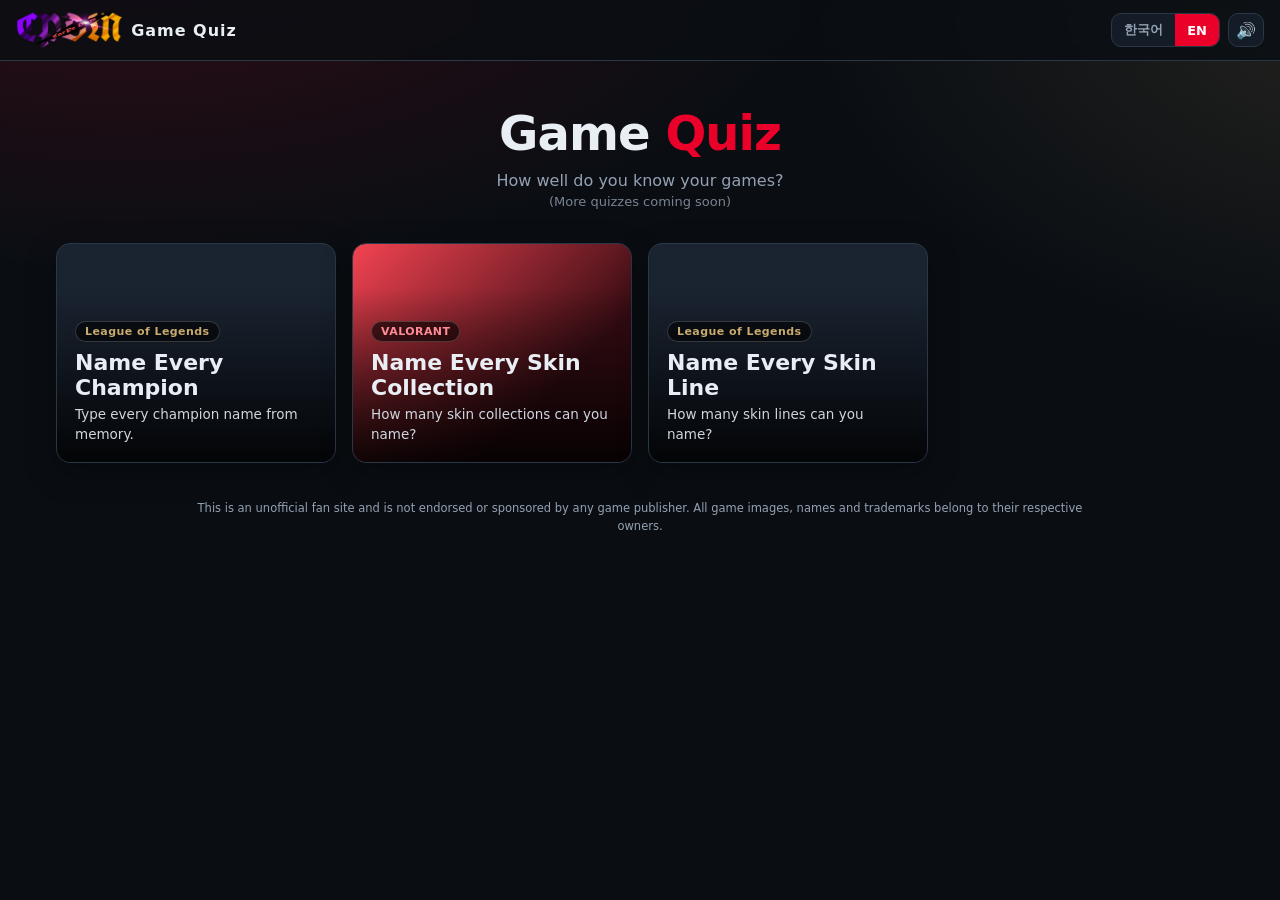
==== index.html @ 563ab716 "Initial commit" ====
<!doctype html>
<html lang="ko">
<head>
<meta charset="utf-8">
<meta name="viewport" content="width=device-width, initial-scale=1, viewport-fit=cover">
<meta name="theme-color" content="#0a0e13">
<meta name="description" content="League of Legends & VALORANT fan quizzes · 리그 오브 레전드 & 발로란트 팬 퀴즈">
<title>Game Quiz</title>
<link rel="stylesheet" href="assets/css/style.css">
</head>
<body data-title-key="hubTitle">
<main class="wrap">
  <section class="hero">
    <h1>Game <span>Quiz</span></h1>
    <p data-i18n="hubSub"></p>
    <p class="hero-note" data-i18n="hubNote"></p>
  </section>
  <section class="quiz-list" id="quizList"></section>
</main>

<script src="assets/js/common.js"></script>
<script src="assets/js/quizzes.js"></script>
<script>
(function () {
  App.addStrings({
    ko: { hubTitle: 'Game Quiz · 리그 오브 레전드 & 발로란트', hubSub: '게임에 대해 얼마나 알고 계신가요?', hubNote: '(퀴즈 항목은 추후 업데이트됩니다.)' },
    en: { hubTitle: 'Game Quiz · League of Legends & VALORANT', hubSub: 'How well do you know your games?', hubNote: '(More quizzes coming soon)' },
  });

  const list = document.getElementById('quizList');
  function render() {
    list.innerHTML = '';
    window.QUIZZES.forEach((q) => {
      const a = document.createElement('a');
      a.className = 'quiz-card ' + q.game;
      a.href = q.href;
      if (q.image) {
        const img = document.createElement('img');
        img.className = 'bg';
        img.alt = '';
        img.loading = 'lazy';
        img.src = q.image;
        img.onerror = () => img.remove();
        a.appendChild(img);
      }
      const tag = document.createElement('span');
      tag.className = 'tag ' + q.game;
      tag.textContent = App.L(q.tag);
      const h = document.createElement('h2');
      h.textContent = App.L(q.title);
      const p = document.createElement('p');
      p.textContent = App.L(q.desc);
      a.append(tag, h, p);
      list.appendChild(a);
    });
  }

  App.mountChrome();
  render();
  App.onLang(render);
})();
</script>
</body>
</html>
---- assets/css/style.css ----
:root{
  --bg:#0a0e13;--panel:#141c27;--panel2:#1b2533;--line:#2a3747;--text:#e9eef4;--muted:#93a1b2;
  --accent:#eb0029;--accent-2:#ff4655;--gold:#c8aa6e;--ok:#1fbf6a;--bad:#ff4655;--radius:14px;
  --shadow:0 10px 30px rgba(0,0,0,.35);
}
*{box-sizing:border-box}
html,body{min-height:100%}
body{
  margin:0;color:var(--text);
  font-family:"Pretendard","Apple SD Gothic Neo","Noto Sans KR","Malgun Gothic",system-ui,sans-serif;
  background:
    radial-gradient(1200px 600px at 10% -10%,rgba(235,0,41,.18),transparent 60%),
    radial-gradient(1000px 600px at 110% 0%,rgba(200,170,110,.14),transparent 60%),
    var(--bg);
  background-attachment:fixed;
  overflow-x:hidden;
}
button,input,select{font:inherit;color:inherit}
a{color:inherit}
[hidden]{display:none!important}

/* ---------- top bar / footer ---------- */
.topbar{position:sticky;top:0;z-index:50;display:flex;align-items:center;justify-content:space-between;gap:12px;padding:10px 16px;background:rgba(10,14,19,.82);backdrop-filter:blur(8px);border-bottom:1px solid var(--line)}
.brand{display:flex;align-items:center;gap:8px;text-decoration:none;font-weight:900;letter-spacing:.06em}
.brand-logo{display:block;height:40px;width:auto}
.controls{display:flex;align-items:center;gap:8px}
.seg{display:inline-flex;border:1px solid var(--line);border-radius:10px;overflow:hidden;background:var(--panel)}
.seg button{border:0;background:transparent;padding:7px 12px;font-size:13px;font-weight:800;cursor:pointer;color:var(--muted)}
.seg button.active{background:var(--accent);color:#fff}
.icon-btn{width:36px;height:34px;border:1px solid var(--line);border-radius:10px;background:var(--panel);cursor:pointer;font-size:16px}
.footer{width:min(900px,calc(100% - 32px));margin:28px auto 24px;color:var(--muted);font-size:11.5px;line-height:1.6;text-align:center}
.footer a{color:var(--gold)}

/* ---------- layout ---------- */
.wrap{width:min(1200px,100%);margin:0 auto;padding:18px 16px 8px}
.page-title{margin:8px 0 6px;text-align:center;font-size:clamp(22px,3.6vw,36px);font-weight:900;letter-spacing:-.02em}
.page-sub{margin:0 0 18px;text-align:center;color:var(--muted);font-size:14px}
.panel{background:var(--panel);border:1px solid var(--line);border-radius:var(--radius);box-shadow:var(--shadow);padding:20px}
.status{text-align:center;color:var(--muted);padding:24px 0;font-weight:700}
.status.error{color:var(--bad)}

/* ---------- buttons ---------- */
.btn{height:42px;padding:0 16px;border:1px solid var(--line);border-radius:10px;background:var(--panel2);font-weight:800;cursor:pointer;white-space:nowrap}
.btn:hover:not(:disabled){filter:brightness(1.15)}
.btn:disabled{opacity:.45;cursor:not-allowed}
.btn-primary{background:var(--accent);border-color:var(--accent);color:#fff}
.btn-danger{background:#3a1218;border-color:#6d1a26;color:#ff8b96}
.btn-end{background:#132233;border-color:#24425f;color:#8cc4ff}
.btn-ok{background:var(--ok);border-color:var(--ok);color:#04150b}
.btn-lg{height:52px;padding:0 28px;font-size:17px}

/* ---------- hub ---------- */
.hero{text-align:center;padding:26px 0 8px}
.hero h1{margin:0;font-size:clamp(28px,5vw,48px);font-weight:900;letter-spacing:-.02em}
.hero h1 span{color:var(--accent)}
.hero p{color:var(--muted);margin:10px 0 0}
.hero .hero-note{margin-top:4px;font-size:13px;opacity:.8}
.quiz-list{display:grid;grid-template-columns:repeat(auto-fill,minmax(280px,1fr));gap:16px;margin-top:26px}
.quiz-card{position:relative;display:flex;flex-direction:column;justify-content:flex-end;min-height:220px;padding:18px;border-radius:var(--radius);overflow:hidden;text-decoration:none;border:1px solid var(--line);box-shadow:var(--shadow);background:var(--panel2);isolation:isolate;transition:transform .15s ease,border-color .15s ease}
.quiz-card:hover{transform:translateY(-3px);border-color:var(--accent)}
.quiz-card .bg{position:absolute;inset:0;z-index:-2;width:100%;height:100%;object-fit:cover;object-position:center 25%}
.quiz-card::after{content:"";position:absolute;inset:0;z-index:-1;background:linear-gradient(180deg,rgba(0,0,0,.05) 20%,rgba(0,0,0,.88))}
.quiz-card.val{background:linear-gradient(135deg,#ff4655,#3a0d14 70%)}
.quiz-card.val .bg{object-fit:contain;object-position:right bottom}
.tag{align-self:flex-start;padding:3px 9px;border-radius:999px;font-size:11px;font-weight:900;letter-spacing:.04em;background:rgba(0,0,0,.6);border:1px solid rgba(255,255,255,.18)}
.tag.lol{color:var(--gold)}.tag.val{color:#ff8b96}
.quiz-card h2{margin:8px 0 4px;font-size:22px;font-weight:900}
.quiz-card p{margin:0;color:#cfd6df;font-size:13.5px;line-height:1.5}

/* ---------- champion quiz ---------- */
.game-bar{display:flex;flex-wrap:wrap;align-items:center;justify-content:center;gap:8px;width:max-content;max-width:100%;margin:0 auto 8px;padding:10px 12px;background:var(--panel);border:1px solid var(--line);border-radius:var(--radius);box-shadow:var(--shadow)}
.text-input{width:300px;max-width:100%;height:42px;padding:0 12px;border:1px solid var(--line);border-radius:10px;background:#0c1219;font-size:17px;outline:none}
.text-input:focus{border-color:var(--accent);box-shadow:0 0 0 3px rgba(235,0,41,.2)}
.stat{font-weight:800;font-size:14px;white-space:nowrap;padding:0 4px}
.stat b{color:var(--gold)}
.stat.paused{color:#8cc4ff}
.stat.paused::after{content:" ⏸"}
.tip{text-align:center;color:var(--muted);font-size:12.5px;margin:6px 0 14px}
.tip + .tip-hint{max-width:760px;margin:-8px auto 14px;line-height:1.5}
.champ-grid{display:grid;grid-template-columns:repeat(auto-fill,minmax(66px,1fr));gap:6px}
.cell{position:relative;aspect-ratio:1/1.2;display:grid;grid-template-rows:minmax(0,1fr) auto;background:var(--panel2);border:2px solid var(--line);border-radius:6px;overflow:hidden}
.cell .num{position:absolute;top:2px;left:4px;z-index:2;font-size:10px;font-weight:800;color:var(--muted);text-shadow:0 1px 2px #000}
.cell .q{display:grid;place-items:center;font-size:24px;font-weight:900;color:#34445a}
.cell .pic{min-height:0;overflow:hidden}
.cell img{display:block;width:100%;height:100%;object-fit:cover;min-height:0}
/* skin line tiles (square art) / weapon collections (wide transparent renders) */
.champ-grid.grid-tile{grid-template-columns:repeat(auto-fill,minmax(96px,1fr))}
.champ-grid.grid-weapon{grid-template-columns:repeat(auto-fill,minmax(176px,1fr))}
.grid-weapon .cell{aspect-ratio:16/10.5}
.grid-weapon .cell .pic{background:radial-gradient(circle at 50% 50%,#26313f,#121922 75%)}
.grid-weapon .cell .pic.contain img{object-fit:contain;padding:8px 10px}
.grid-tile .cell .name,.grid-weapon .cell .name{font-size:11px;padding:3px 3px}
.cell .name{padding:2px 2px;background:rgba(0,0,0,.88);font-size:10px;font-weight:800;text-align:center;white-space:nowrap;overflow:hidden;text-overflow:ellipsis}
.cell.ok{border-color:var(--gold)}
.cell.ok .num{color:#fff}
.cell.missed{border-color:#6d1a26}
.cell.missed img{filter:grayscale(1);opacity:.5}
.cell.missed .name{color:#ff8b96}
.cell.pop{animation:pop .35s ease}
/* last 5% / reveal codes: the picture (slightly dimmed) with a "?" laid over it,
   masked name below */
.cell.final{border-style:dashed;border-color:var(--gold)}
.cell.final .pic,.cell.final .q{grid-row:1;grid-column:1}
.cell.final .pic img{filter:brightness(.6)}
.cell.final .pic + .q{z-index:1;color:#fff;font-size:30px;text-shadow:0 2px 6px rgba(0,0,0,.9)}
.cell.final .name{color:var(--gold);letter-spacing:.08em}
/* hinted cell: only highlighted with a pulsing outline */
.cell.hinted{border-color:var(--gold);animation:hintPulse 1.4s ease-in-out infinite}
.cell.hinted .num,.cell.hinted .q,.cell.hinted .name{color:var(--gold)}
.cell.hinted .name{letter-spacing:.08em}
@keyframes hintPulse{0%,100%{box-shadow:0 0 0 0 rgba(200,170,110,.7)}50%{box-shadow:0 0 0 5px rgba(200,170,110,0)}}

/* hint bar */
.hint-bar{display:flex;align-items:center;justify-content:center;gap:10px;flex-wrap:wrap;min-height:40px;margin:4px auto 0;text-align:center}
.btn-hint{height:36px;font-size:13px;color:var(--muted);background:var(--panel)}
.btn-hint.ready{color:#1a1204;background:var(--gold);border-color:var(--gold);animation:hintPulse 1.4s ease-in-out infinite}
.hint-text{color:var(--muted);font-size:13px;font-weight:700}
.hint-text b{display:block;color:var(--gold);font-size:17px}
.hint-text small{display:block;font-weight:600;margin-top:2px}
@keyframes pop{0%{transform:scale(.7)}60%{transform:scale(1.12)}100%{transform:scale(1)}}

/* ---------- modal / toast ---------- */
.backdrop{position:fixed;inset:0;z-index:90;background:rgba(0,0,0,.6);display:none}
.backdrop.show{display:block}
.modal{position:fixed;top:50%;left:50%;z-index:100;transform:translate(-50%,-50%);width:440px;max-width:calc(100vw - 32px);padding:26px;background:var(--panel);border:1px solid var(--line);border-radius:18px;box-shadow:0 20px 50px rgba(0,0,0,.6);text-align:center;display:none}
.modal.show{display:block}
.modal-big{font-size:38px;font-weight:900}
.modal-big.bad{color:var(--bad)}
.modal-row{margin-top:10px;font-size:20px;font-weight:800}
.modal-time{color:var(--ok);font-size:28px}
.modal-comment{margin:16px 0 20px;font-weight:700;color:var(--muted)}
.modal-buttons{display:flex;justify-content:center;gap:8px;flex-wrap:wrap}
.toast{position:fixed;left:50%;bottom:28px;z-index:120;transform:translate(-50%,16px);opacity:0;pointer-events:none;background:rgba(20,28,39,.96);border:1px solid var(--line);padding:10px 16px;border-radius:10px;font-size:14px;font-weight:800;transition:.18s ease}
.toast.show{opacity:1;transform:translate(-50%,0)}

@media (max-width:600px){
  .wrap{padding:12px 10px 8px}
  .panel{padding:14px}
  .game-bar{width:100%;display:grid;grid-template-columns:1fr auto auto auto;gap:6px}
  .text-input{width:100%;font-size:16px}
  .game-bar .stat{grid-row:2;font-size:12px}
  .game-bar .stat.count{grid-column:2/5;text-align:right}
  .btn{padding:0 12px;font-size:13px}
  .champ-grid{grid-template-columns:repeat(auto-fill,minmax(52px,1fr));gap:4px}
  .champ-grid.grid-tile{grid-template-columns:repeat(auto-fill,minmax(74px,1fr))}
  .champ-grid.grid-weapon{grid-template-columns:repeat(auto-fill,minmax(130px,1fr))}
  .cell .name{font-size:8.5px}
  .brand-text{display:none}
}
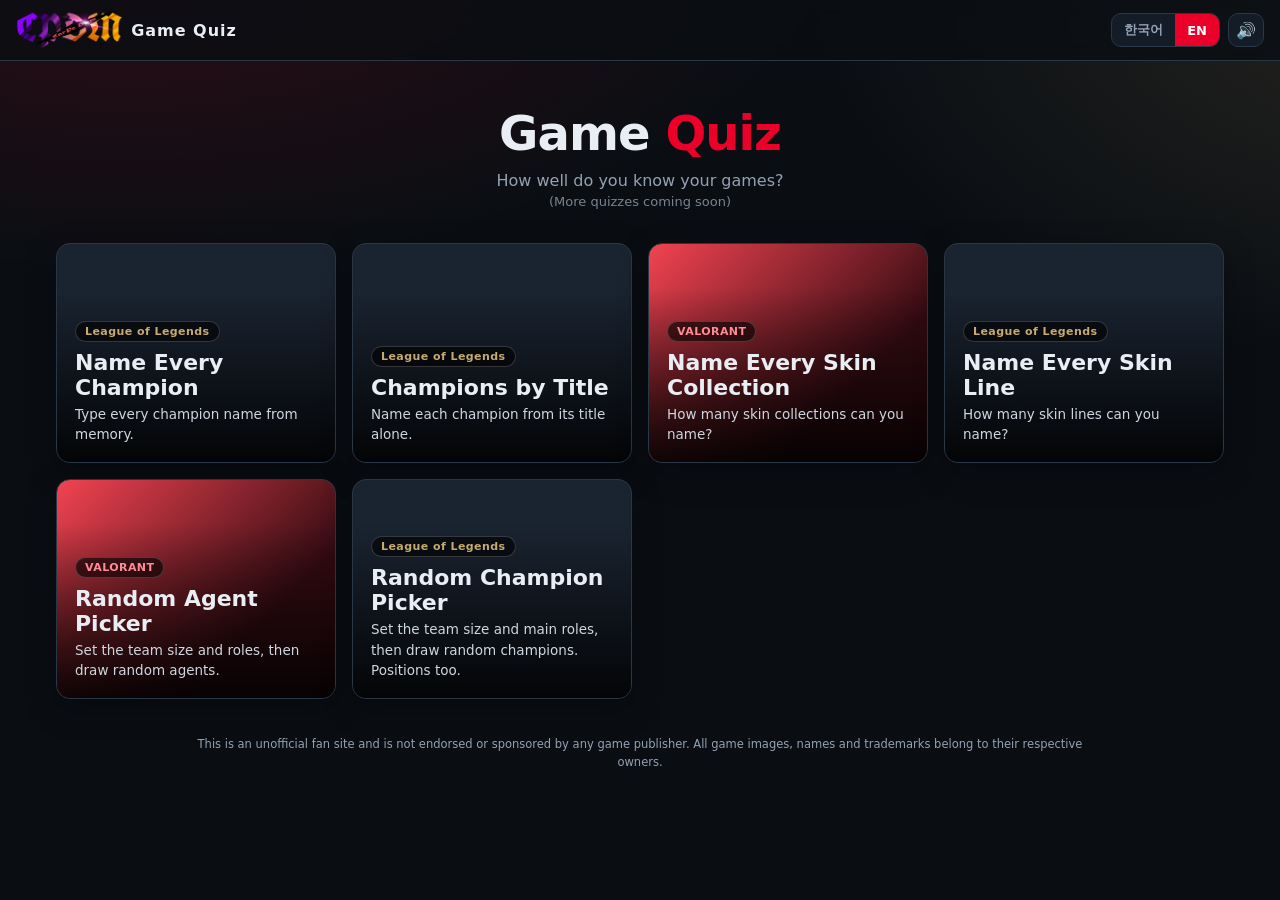
==== commit db5bc437: "game-quiz v.0006 2026.10.04 아이콘 추가" ====
--- a/index.html
+++ b/index.html
@@ -6,6 +6,9 @@
 <meta name="theme-color" content="#0a0e13">
 <meta name="description" content="League of Legends & VALORANT fan quizzes · 리그 오브 레전드 & 발로란트 팬 퀴즈">
 <title>Game Quiz</title>
+<link rel="icon" type="image/png" sizes="32x32" href="assets/img/favicon-32.png">
+<link rel="icon" type="image/png" sizes="192x192" href="assets/img/favicon-192.png">
+<link rel="apple-touch-icon" href="assets/img/apple-touch-icon.png">
 <link rel="stylesheet" href="assets/css/style.css">
 </head>
 <body data-title-key="hubTitle">
--- a/assets/css/style.css
+++ b/assets/css/style.css
@@ -93,16 +93,89 @@
 .cell .name{padding:2px 2px;background:rgba(0,0,0,.88);font-size:10px;font-weight:800;text-align:center;white-space:nowrap;overflow:hidden;text-overflow:ellipsis}
 .cell.ok{border-color:var(--gold)}
 .cell.ok .num{color:#fff}
+/* revealed after "End": dimmed picture, red name */
 .cell.missed{border-color:#6d1a26}
-.cell.missed img{filter:grayscale(1);opacity:.5}
+.cell.missed img{filter:grayscale(1);opacity:.45}
 .cell.missed .name{color:#ff8b96}
+/* one-at-a-time quiz (champion titles): a big card in the middle */
+.tq{max-width:720px;margin:0 auto}
+.tq-stats{display:flex;justify-content:center;gap:10px;flex-wrap:wrap;margin:4px 0 16px}
+.tq-stats span{padding:6px 14px;border:1px solid var(--line);border-radius:999px;background:var(--panel);font-weight:800;font-size:14px}
+.tq-stats b{color:var(--gold);font-size:16px}
+.tq-card{position:relative;display:grid;place-items:center;gap:6px;min-height:200px;padding:28px 20px;border:1px solid var(--line);border-radius:18px;text-align:center;
+  background:radial-gradient(500px 220px at 50% 0%,rgba(200,170,110,.16),transparent 70%),var(--panel);box-shadow:var(--shadow)}
+.tq-label{font-size:12px;font-weight:800;letter-spacing:.12em;color:var(--muted)}
+.tq-title{font-size:clamp(26px,5vw,40px);font-weight:900;line-height:1.25;color:var(--gold);word-break:keep-all}
+.tq-card.flip .tq-title{animation:tqIn .25s ease}
+.tq-hint{margin-top:6px;display:flex;flex-direction:column;align-items:center;gap:8px}
+.tq-stats span.paused{color:#8cc4ff}
+.tq-stats span.paused::after{content:" ⏸"}
+.tq-mask{font-size:22px;font-weight:900;letter-spacing:.15em;color:#fff;padding:4px 14px;border:1px dashed var(--gold);border-radius:10px}
+.tq-sil{position:relative;width:84px;height:84px;border:2px dashed var(--gold);border-radius:12px;overflow:hidden}
+.tq-sil img{width:100%;height:100%;object-fit:cover;filter:brightness(.6)}
+.tq-sil span{position:absolute;inset:0;display:grid;place-items:center;font-size:40px;font-weight:900;color:#fff;text-shadow:0 2px 6px rgba(0,0,0,.9)}
+.tq-card.shake{animation:tqShake .35s ease}
+@keyframes tqIn{from{opacity:0;transform:translateY(8px)}to{opacity:1;transform:none}}
+@keyframes tqShake{0%,100%{transform:none}25%{transform:translateX(-8px)}75%{transform:translateX(8px)}}
+.tq-form{display:flex;gap:8px;margin-top:14px}
+.tq-form .text-input{flex:1;width:auto}
+.tq-feedback{min-height:44px;margin-top:12px;display:flex;align-items:center;justify-content:center;gap:10px;font-weight:800}
+.tq-feedback img{width:38px;height:38px;border-radius:8px;border:2px solid var(--gold)}
+.tq-feedback .ok{color:var(--ok)}
+.tq-feedback .bad{color:var(--bad)}
+.tq-feedback .muted{color:var(--muted)}
+.tq-actions{display:flex;justify-content:center;gap:8px;margin:6px 0 10px}
+.tq-missed h3{margin:22px 0 10px}
+.tq-missed-list{display:grid;grid-template-columns:repeat(auto-fill,minmax(150px,1fr));gap:8px}
+.tq-miss{display:flex;align-items:center;gap:8px;padding:6px 8px;border:1px solid #6d1a26;border-radius:10px;background:var(--panel2)}
+.tq-miss img{width:40px;height:40px;border-radius:6px;filter:grayscale(1);opacity:.6}
+.tq-miss b{display:block;color:#ff8b96;font-size:13px}
+.tq-miss small{display:block;color:var(--muted);font-size:11px;line-height:1.3}
+/* random picker */
+.rp{max-width:900px;margin:0 auto}
+.rp-setup{display:grid;gap:18px;justify-items:center;text-align:center}
+.rp-row{display:grid;gap:8px;justify-items:center;width:100%}
+.rp-label{font-size:13px;font-weight:800;color:var(--muted)}
+.rp-label small{font-weight:600}
+.rp-count button{min-width:56px}
+.rp-setup > *{min-width:0}
+.rp-roles{display:grid;grid-template-columns:repeat(2,minmax(0,1fr));gap:8px;width:100%;max-width:560px}
+.rp-role{display:flex;align-items:center;gap:8px;min-width:0;padding:8px 10px;border:1px solid var(--line);border-radius:12px;background:var(--panel2)}
+.rp-role-name{flex:1;min-width:0;display:flex;align-items:center;gap:8px;font-weight:800;text-align:left;white-space:nowrap;overflow:hidden;text-overflow:ellipsis}
+.rp-role-name img{width:20px;height:20px}
+.rp-step{width:34px;height:34px;padding:0;font-size:18px}
+.rp-val{min-width:18px;text-align:center;font-size:18px;color:var(--gold)}
+.rp-go{min-width:200px}
+.rp-result{display:grid;grid-template-columns:repeat(auto-fit,minmax(150px,1fr));gap:12px;margin-top:20px}
+.rp-card{position:relative;display:grid;justify-items:center;gap:6px;padding:14px 10px 12px;border:1px solid rgba(255,255,255,.12);border-radius:16px;background:var(--panel2);box-shadow:var(--shadow);text-align:center;overflow:hidden}
+.rp-card.pop{animation:pop .35s ease}
+.rp-card.rolling{filter:saturate(.4) brightness(.8)}
+.rp-portrait{width:100%;max-width:150px;aspect-ratio:1/1;object-fit:contain}
+.rp-name{font-size:18px;font-weight:900;text-shadow:0 1px 4px rgba(0,0,0,.6)}
+.rp-role-chip{display:inline-flex;align-items:center;gap:5px;padding:3px 10px;border-radius:999px;background:rgba(0,0,0,.45);font-size:12px;font-weight:800}
+.rp-role-chip img{width:14px;height:14px}
+.rp-pos{justify-content:center}
+.rp-names{display:flex;flex-wrap:wrap;justify-content:center;gap:8px;width:100%;max-width:640px}
+.rp-name-input.text-input{flex:1 1 110px;width:auto;max-width:160px;min-width:0;height:38px;font-size:14px;text-align:center}
+.rp-player{margin-top:18px;max-width:100%;padding:2px 10px;border-radius:8px;background:rgba(0,0,0,.45);font-size:13px;font-weight:900;color:var(--gold);white-space:nowrap;overflow:hidden;text-overflow:ellipsis}
+.rp-actions{display:flex;flex-wrap:wrap;justify-content:center;gap:8px}
+.rp-pos-chip{position:absolute;top:8px;left:8px;z-index:1;display:inline-flex;align-items:center;gap:4px;padding:3px 10px 3px 5px;border-radius:999px;background:var(--accent);color:#fff;font-size:12px;font-weight:900}
+.rp-pos-chip img{width:18px;height:18px}
+/* LoL cards use square splash tiles (opaque art) */
+.rp-card.rp-lol{background:linear-gradient(160deg,#1e2a3a,#121922)}
+.rp-card.rp-lol .rp-portrait{object-fit:cover;border-radius:12px;border:2px solid rgba(200,170,110,.5)}
+/* best record */
+.best-line{margin:-6px 0 14px;color:var(--gold);font-weight:700}
+.modal-best{margin:-6px 0 18px;font-weight:800;color:var(--gold)}
+.modal-best.new{color:#ffd76a}
+.modal-best.warn{color:#ff8b96}
 .cell.pop{animation:pop .35s ease}
-/* last 5% / reveal codes: the picture (slightly dimmed) with a "?" laid over it,
+/* reveal codes: the picture (slightly dimmed) with a "?" laid over it,
    masked name below */
 .cell.final{border-style:dashed;border-color:var(--gold)}
-.cell.final .pic,.cell.final .q{grid-row:1;grid-column:1}
-.cell.final .pic img{filter:brightness(.6)}
-.cell.final .pic + .q{z-index:1;color:#fff;font-size:30px;text-shadow:0 2px 6px rgba(0,0,0,.9)}
+.cell.final .pic,.cell.final .q,.cell.hinted .pic,.cell.hinted .q{grid-row:1;grid-column:1}
+.cell.final .pic img,.cell.hinted .pic img{filter:brightness(.6)}
+.cell.final .pic + .q,.cell.hinted .pic + .q{z-index:1;color:#fff;font-size:30px;text-shadow:0 2px 6px rgba(0,0,0,.9)}
 .cell.final .name{color:var(--gold);letter-spacing:.08em}
 /* hinted cell: only highlighted with a pulsing outline */
 .cell.hinted{border-color:var(--gold);animation:hintPulse 1.4s ease-in-out infinite}
@@ -115,6 +188,10 @@
 .btn-hint{height:36px;font-size:13px;color:var(--muted);background:var(--panel)}
 .btn-hint.ready{color:#1a1204;background:var(--gold);border-color:var(--gold);animation:hintPulse 1.4s ease-in-out infinite}
 .hint-text{color:var(--muted);font-size:13px;font-weight:700}
+/* hard mode */
+.btn-shuffle{height:36px;font-size:13px;background:#2a1430;border-color:#5b2a66;color:#e3a6ff}
+body.hard .page-title::after{content:" 🔥 HARD";color:#ff6b3d;font-size:.6em;vertical-align:middle}
+body.hard .hint-text{color:#ff8a5c}
 .hint-text b{display:block;color:var(--gold);font-size:17px}
 .hint-text small{display:block;font-weight:600;margin-top:2px}
 @keyframes pop{0%{transform:scale(.7)}60%{transform:scale(1.12)}100%{transform:scale(1)}}
@@ -143,6 +220,11 @@
   .btn{padding:0 12px;font-size:13px}
   .champ-grid{grid-template-columns:repeat(auto-fill,minmax(52px,1fr));gap:4px}
   .champ-grid.grid-tile{grid-template-columns:repeat(auto-fill,minmax(74px,1fr))}
+  .rp-roles{grid-template-columns:1fr}
+  .rp-result{grid-template-columns:repeat(2,minmax(0,1fr))}
+  .tq-title{font-size:26px}
+  .tq-form{flex-wrap:wrap}
+  .tq-form .text-input{flex:1 1 100%}
   .champ-grid.grid-weapon{grid-template-columns:repeat(auto-fill,minmax(130px,1fr))}
   .cell .name{font-size:8.5px}
   .brand-text{display:none}
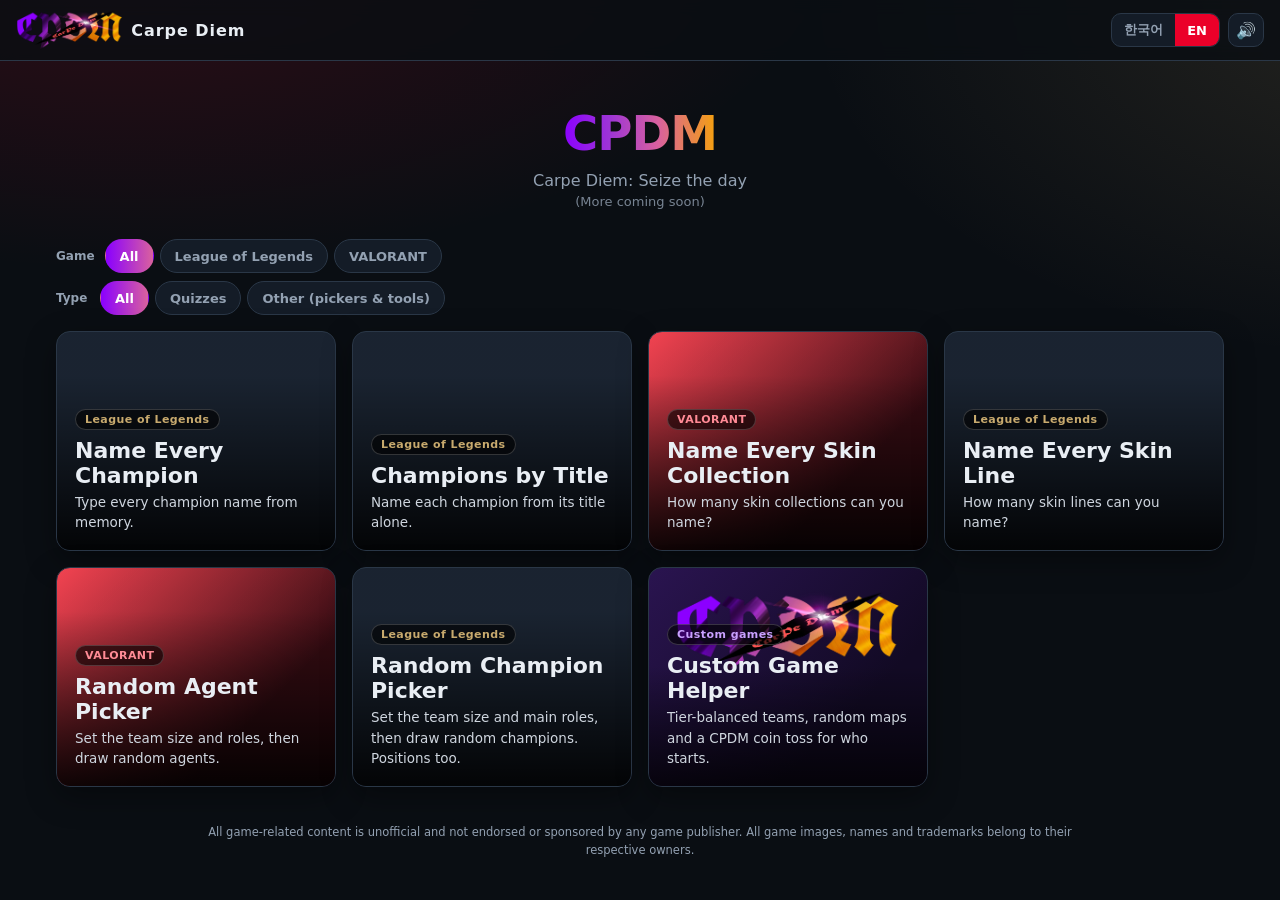
==== commit 666c013e: "CarpeDiem-v.7 2026.10.04  명칭 변경. 내전용 기능 추가. 항목별 카테고리 추가" ====
--- a/index.html
+++ b/index.html
@@ -5,7 +5,7 @@
 <meta name="viewport" content="width=device-width, initial-scale=1, viewport-fit=cover">
 <meta name="theme-color" content="#0a0e13">
 <meta name="description" content="League of Legends & VALORANT fan quizzes · 리그 오브 레전드 & 발로란트 팬 퀴즈">
-<title>Game Quiz</title>
+<title>Carpe Diem</title>
 <link rel="icon" type="image/png" sizes="32x32" href="assets/img/favicon-32.png">
 <link rel="icon" type="image/png" sizes="192x192" href="assets/img/favicon-192.png">
 <link rel="apple-touch-icon" href="assets/img/apple-touch-icon.png">
@@ -14,11 +14,16 @@
 <body data-title-key="hubTitle">
 <main class="wrap">
   <section class="hero">
-    <h1>Game <span>Quiz</span></h1>
+    <h1 class="hero-logo-text">CPDM</h1>
     <p data-i18n="hubSub"></p>
     <p class="hero-note" data-i18n="hubNote"></p>
   </section>
+  <nav class="cat-bar" aria-label="categories">
+    <div class="cat-row"><span class="cat-label" data-i18n="catMain"></span><div class="cat-chips" id="mainCats"></div></div>
+    <div class="cat-row"><span class="cat-label" data-i18n="catSub"></span><div class="cat-chips" id="subCats"></div></div>
+  </nav>
   <section class="quiz-list" id="quizList"></section>
+  <p class="status" id="emptyMsg" data-i18n="catEmpty" hidden></p>
 </main>
 
 <script src="assets/js/common.js"></script>
@@ -26,14 +31,53 @@
 <script>
 (function () {
   App.addStrings({
-    ko: { hubTitle: 'Game Quiz · 리그 오브 레전드 & 발로란트', hubSub: '게임에 대해 얼마나 알고 계신가요?', hubNote: '(퀴즈 항목은 추후 업데이트됩니다.)' },
-    en: { hubTitle: 'Game Quiz · League of Legends & VALORANT', hubSub: 'How well do you know your games?', hubNote: '(More quizzes coming soon)' },
+    ko: {
+      hubTitle: 'Carpe Diem · 리그 오브 레전드 & 발로란트', hubSub: 'Carpe Diem: 현재를 즐겨라', hubNote: '(항목은 추후 업데이트됩니다.)',
+      catMain: '게임', catSub: '분류', catAll: '전체', catLol: '리그 오브 레전드', catVal: '발로란트',
+      catQuiz: '퀴즈', catEtc: '기타 (뽑기·도구)', catEmpty: '해당하는 항목이 아직 없어요.',
+    },
+    en: {
+      hubTitle: 'Carpe Diem · League of Legends & VALORANT', hubSub: 'Carpe Diem: Seize the day', hubNote: '(More coming soon)',
+      catMain: 'Game', catSub: 'Type', catAll: 'All', catLol: 'League of Legends', catVal: 'VALORANT',
+      catQuiz: 'Quizzes', catEtc: 'Other (pickers & tools)', catEmpty: 'Nothing here yet.',
+    },
   });
+
+  // Main category = game ('all' items show under every game); sub category = quiz / other.
+  const MAIN = [['all', 'catAll'], ['lol', 'catLol'], ['val', 'catVal']];
+  const SUB = [['all', 'catAll'], ['quiz', 'catQuiz'], ['etc', 'catEtc']];
+  const FILTER_KEY = 'rq-home-filter';
+  let filter = { main: 'all', sub: 'all' };
+  try { filter = Object.assign(filter, JSON.parse(localStorage.getItem(FILTER_KEY)) || {}); } catch (e) { /* ignore */ }
+
+  function chips(boxId, options, key) {
+    const box = document.getElementById(boxId);
+    box.innerHTML = '';
+    options.forEach(([value, label]) => {
+      const b = document.createElement('button');
+      b.type = 'button';
+      b.className = 'cat-chip';
+      b.textContent = App.t(label);
+      b.classList.toggle('active', filter[key] === value);
+      b.addEventListener('click', () => {
+        filter[key] = value;
+        try { localStorage.setItem(FILTER_KEY, JSON.stringify(filter)); } catch (e) { /* ignore */ }
+        render();
+      });
+      box.appendChild(b);
+    });
+  }
 
   const list = document.getElementById('quizList');
   function render() {
+    chips('mainCats', MAIN, 'main');
+    chips('subCats', SUB, 'sub');
     list.innerHTML = '';
-    window.QUIZZES.forEach((q) => {
+    const shown = window.QUIZZES.filter((q) =>
+      (filter.main === 'all' || q.game === filter.main || q.game === 'all') &&
+      (filter.sub === 'all' || q.type === filter.sub));
+    document.getElementById('emptyMsg').hidden = shown.length > 0;
+    shown.forEach((q) => {
       const a = document.createElement('a');
       a.className = 'quiz-card ' + q.game;
       a.href = q.href;
--- a/assets/css/style.css
+++ b/assets/css/style.css
@@ -52,10 +52,19 @@
 /* ---------- hub ---------- */
 .hero{text-align:center;padding:26px 0 8px}
 .hero h1{margin:0;font-size:clamp(28px,5vw,48px);font-weight:900;letter-spacing:-.02em}
-.hero h1 span{color:var(--accent)}
+/* main title in the logo's colours: purple → violet → pink → orange */
+.hero h1.hero-logo-text{display:inline-block;background:linear-gradient(90deg,#8a00ff 0%,#9d34d6 30%,#d9619e 62%,#f5a20c 100%);-webkit-background-clip:text;background-clip:text;color:transparent;-webkit-text-fill-color:transparent}
 .hero p{color:var(--muted);margin:10px 0 0}
 .hero .hero-note{margin-top:4px;font-size:13px;opacity:.8}
-.quiz-list{display:grid;grid-template-columns:repeat(auto-fill,minmax(280px,1fr));gap:16px;margin-top:26px}
+/* home: main (game) / sub (type) category filters */
+.cat-bar{display:grid;gap:8px;margin-top:22px}
+.cat-row{display:flex;align-items:center;gap:10px;flex-wrap:wrap}
+.cat-label{min-width:34px;font-size:12px;font-weight:900;color:var(--muted)}
+.cat-chips{display:flex;flex-wrap:wrap;gap:6px}
+.cat-chip{height:34px;padding:0 14px;border:1px solid var(--line);border-radius:999px;background:var(--panel);font-size:13px;font-weight:800;color:var(--muted);cursor:pointer}
+.cat-chip:hover{color:var(--text)}
+.cat-chip.active{background:linear-gradient(90deg,#8a00ff,#d9619e);border-color:transparent;color:#fff}
+.quiz-list{display:grid;grid-template-columns:repeat(auto-fill,minmax(280px,1fr));gap:16px;margin-top:16px}
 .quiz-card{position:relative;display:flex;flex-direction:column;justify-content:flex-end;min-height:220px;padding:18px;border-radius:var(--radius);overflow:hidden;text-decoration:none;border:1px solid var(--line);box-shadow:var(--shadow);background:var(--panel2);isolation:isolate;transition:transform .15s ease,border-color .15s ease}
 .quiz-card:hover{transform:translateY(-3px);border-color:var(--accent)}
 .quiz-card .bg{position:absolute;inset:0;z-index:-2;width:100%;height:100%;object-fit:cover;object-position:center 25%}
@@ -164,6 +173,58 @@
 /* LoL cards use square splash tiles (opaque art) */
 .rp-card.rp-lol{background:linear-gradient(160deg,#1e2a3a,#121922)}
 .rp-card.rp-lol .rp-portrait{object-fit:cover;border-radius:12px;border:2px solid rgba(200,170,110,.5)}
+/* scrim helper */
+.sc{max-width:900px;margin:0 auto}
+.sc-game{display:flex;justify-content:center;margin:0 0 16px}
+.sc-section{margin-bottom:16px}
+.sc-h{display:flex;align-items:center;gap:8px;margin:0 0 6px;font-size:18px;font-weight:900}
+.sc-h span:first-child{color:var(--gold)}
+.sc-toolbar{display:flex;flex-wrap:wrap;align-items:center;justify-content:space-between;gap:10px;margin:8px 0 4px}
+.sc-count{display:flex;align-items:center;gap:8px;font-weight:800}
+.sc-mode-tip{text-align:left;margin:4px 0 12px}
+.sc-players{display:grid;grid-template-columns:repeat(2,minmax(0,1fr));gap:8px}
+.sc-player{display:flex;align-items:center;gap:6px;min-width:0}
+.sc-num{width:20px;text-align:right;color:var(--muted);font-size:12px;font-weight:800}
+.sc-name.text-input{flex:1;min-width:0;width:auto;height:38px;font-size:14px}
+.sc-tier{height:38px;min-width:0;max-width:130px;padding:0 6px;border:2px solid var(--line);border-radius:10px;background:#0c1219;font-weight:800}
+.sc-actions{display:flex;justify-content:center;margin-top:14px}
+.sc-teams{display:grid;grid-template-columns:1fr 1fr;gap:12px;margin-top:16px}
+.sc-team{padding:12px;border-radius:14px;border:1px solid var(--line);background:var(--panel2)}
+.sc-team.blue{border-top:4px solid #3d8bff}
+.sc-team.red{border-top:4px solid #ff4655}
+.sc-team.pop{animation:pop .35s ease}
+.sc-team h3{margin:0 0 8px;font-size:16px}
+.sc-team.blue h3{color:#7fb2ff}
+.sc-team.red h3{color:#ff8b96}
+.sc-member{display:flex;align-items:center;justify-content:space-between;gap:8px;padding:6px 0;border-bottom:1px solid var(--line);font-weight:700}
+.sc-member span:first-child{min-width:0;overflow:hidden;text-overflow:ellipsis;white-space:nowrap}
+.sc-chip{flex:none;padding:1px 8px;border:1px solid;border-radius:999px;font-size:12px;font-weight:900}
+.sc-team-foot{margin-top:8px;color:var(--muted);font-size:12.5px;font-weight:700}
+.sc-diff{grid-column:1/-1;margin:0;text-align:center;color:var(--gold);font-weight:800}
+.sc-pool{display:grid;grid-template-columns:repeat(auto-fill,minmax(120px,1fr));gap:8px}
+.sc-map-chip{position:relative;height:56px;border:2px solid var(--gold);border-radius:10px;background:center/cover no-repeat #0c1219;cursor:pointer;overflow:hidden}
+.sc-map-chip span{position:absolute;inset:auto 0 0 0;padding:3px;background:rgba(0,0,0,.65);font-size:12px;font-weight:900;color:#fff}
+.sc-map-chip.off{border-color:var(--line);filter:grayscale(1) brightness(.45)}
+.sc-map{position:relative;height:200px;margin-top:14px;border-radius:14px;border:1px solid var(--line);background:center/cover no-repeat #0c1219;overflow:hidden}
+.sc-map span{position:absolute;inset:auto 0 0 0;padding:10px;background:linear-gradient(transparent,rgba(0,0,0,.85));font-size:28px;font-weight:900;text-align:center}
+.sc-map.rolling{filter:saturate(.5) brightness(.75)}
+.sc-map.pop{animation:pop .35s ease}
+/* coin */
+.coin-wrap{display:flex;justify-content:center;margin:10px 0;perspective:800px}
+.coin{position:relative;width:130px;height:130px;transform-style:preserve-3d;transition:transform 1.6s cubic-bezier(.2,.7,.2,1)}
+.coin-face{position:absolute;inset:0;display:grid;place-items:center;border-radius:50%;backface-visibility:hidden;
+  background:radial-gradient(circle at 35% 30%,#ffe9a8,#d4a43c 55%,#8a6418);border:5px solid #b88a2a;box-shadow:inset 0 0 0 4px rgba(255,255,255,.25),0 8px 18px rgba(0,0,0,.45)}
+.coin-label{font-size:52px;font-weight:900;line-height:1;color:#5a3a06;text-shadow:0 2px 0 rgba(255,255,255,.45)}
+html[lang="en"] .coin-label{font-size:30px}
+.coin-back{transform:rotateY(180deg)}
+.sc-coin-result{min-height:26px;margin:12px 0 0;text-align:center;font-size:17px;font-weight:900;color:var(--gold)}
+.tag.all{color:#c9a0ff}
+.quiz-card.all{background:linear-gradient(135deg,#2a1450,#120a24 70%)}
+/* the CPDM logo sits in the top part of the card, clear of the text */
+.quiz-card.all .bg{object-fit:contain;object-position:center top;padding:22px 26px 108px}
+.quiz-card.all::after{background:linear-gradient(180deg,transparent 45%,rgba(0,0,0,.75))}
+/* CPDM logo above the scrim page title */
+.sc-logo{display:block;width:min(260px,70%);height:auto;margin:6px auto 0}
 /* best record */
 .best-line{margin:-6px 0 14px;color:var(--gold);font-weight:700}
 .modal-best{margin:-6px 0 18px;font-weight:800;color:var(--gold)}
@@ -221,6 +282,9 @@
   .champ-grid{grid-template-columns:repeat(auto-fill,minmax(52px,1fr));gap:4px}
   .champ-grid.grid-tile{grid-template-columns:repeat(auto-fill,minmax(74px,1fr))}
   .rp-roles{grid-template-columns:1fr}
+  .sc-players{grid-template-columns:1fr}
+  .sc-teams{grid-template-columns:1fr}
+  .sc-map{height:150px}
   .rp-result{grid-template-columns:repeat(2,minmax(0,1fr))}
   .tq-title{font-size:26px}
   .tq-form{flex-wrap:wrap}
